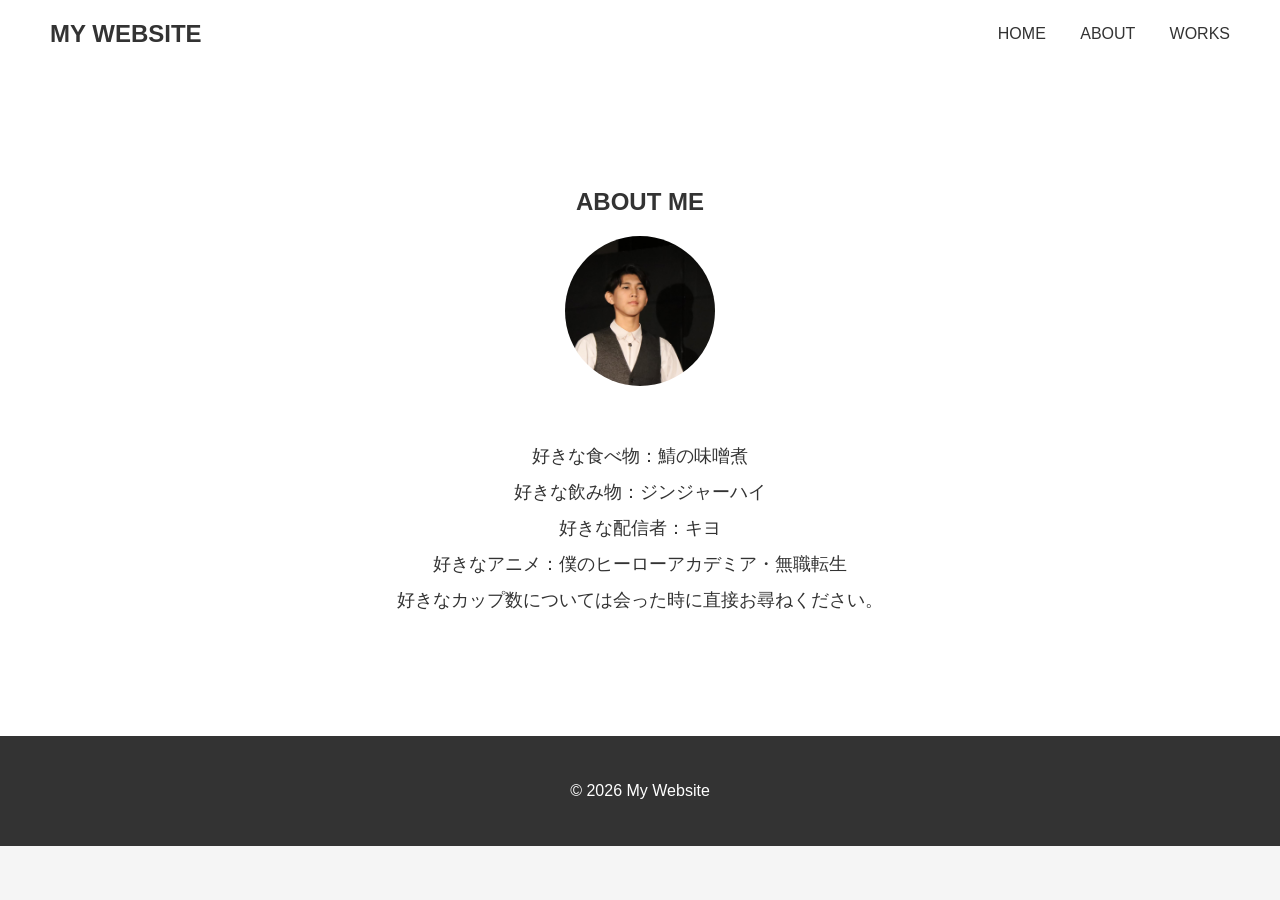
==== about.html @ 26651b27 "Add files via upload" ====
<!DOCTYPE html>
<html lang="ja">

<head>
    <meta charset="UTF-8">
    <meta name="viewport" content="width=device-width, initial-scale=1.0">

    <title>ABOUT ME</title>

    <link rel="stylesheet" href="style.css">
</head>

<body>

    <!-- ヘッダー -->
    <header>

        <h2>MY WEBSITE</h2>

        <nav>
            <a href="index.html">HOME</a>
            <a href="about.html">ABOUT</a>
            <a href="works.html">WORKS</a>
        </nav>

    </header>


    <!-- メイン -->
    <main>

        <section id="about">

            <h1>ABOUT ME</h1>

            <div class="profile">

                <img
                    class="profile-image"
                    src="images/profile.jpg"
                    alt="プロフィール画像"
                >

                <p>
                    好きな食べ物：鯖の味噌煮<br>
                    好きな飲み物：ジンジャーハイ<br>
                    好きな配信者：キヨ<br>
                    好きなアニメ：僕のヒーローアカデミア・無職転生<br>
                    好きなカップ数については会った時に直接お尋ねください。
                    
                </p>

            </div>

        </section>

    </main>


    <!-- フッター -->
    <footer>

        <p>© 2026 My Website</p>

    </footer>

</body>

</html>
---- style.css ----
/* ページ全体 */

body {
    margin: 0;

    font-family: sans-serif;

    background-color: #f5f5f5;

    color: #333;
}


/* ヘッダー */

header {
    display: flex;

    justify-content: space-between;

    align-items: center;

    padding: 20px 50px;

    background-color: white;
}


header h2 {
    margin: 0;
}


/* メニュー */

nav a {
    margin-left: 30px;

    color: #333;

    text-decoration: none;
}

nav a:hover {
    opacity: 0.5;
}


/* トップ */

#home {
    text-align: center;

    padding: 150px 20px;
}


#home h1 {
    font-size: 50px;

    margin-bottom: 20px;
}


#home p {
    font-size: 20px;
}


/* ボタン */

button {
    margin-top: 20px;

    padding: 12px 30px;

    font-size: 18px;

    border: none;

    border-radius: 8px;

    background-color: #333;

    color: white;

    cursor: pointer;
}

button:hover {
    opacity: 0.7;
}


/* ABOUT */

#about {
    background-color: white;

    text-align: center;

    padding: 100px 20px;
}


#about h2 {
    font-size: 35px;

    margin-bottom: 50px;
}


/* プロフィール */

.profile {
    max-width: 600px;

    margin: 0 auto;
}


.profile-image {
    width: 150px;
    height: 150px;

    margin: 0 auto 30px;

    border-radius: 50%;

    object-fit: cover;
}


.profile p {
    font-size: 18px;

    line-height: 2;
}


/* フッター */

footer {
    text-align: center;

    padding: 30px;

    background-color: #333;

    color: white;
}
/* WORKS */

#works {
    text-align: center;

    padding: 100px 20px;

    background-color: #f5f5f5;
}


#works h1 {
    font-size: 40px;

    margin-bottom: 15px;
}


.works-description {
    margin-bottom: 50px;

    color: #666;
}


/* 作品を並べる */

.works-container {
    display: flex;

    justify-content: center;

    gap: 30px;

    max-width: 1000px;

    margin: 0 auto;
}


/* 作品カード */

.work-card {
    width: 280px;

    background-color: white;

    border-radius: 12px;

    overflow: hidden;

    box-shadow: 0 5px 15px rgba(0, 0, 0, 0.1);

    transition: transform 0.3s;
}


/* カードの画像 */

.work-card img {
    width: 100%;

    height: 180px;

    object-fit: cover;
}


/* カードのタイトル */

.work-card h2 {
    font-size: 22px;

    margin: 20px 20px 10px;
}


/* カードの説明 */

.work-card p {
    line-height: 1.7;

    color: #666;

    margin: 0 20px 25px;
}


/* マウスを乗せたとき */

.work-card:hover {
    transform: translateY(-8px);
}
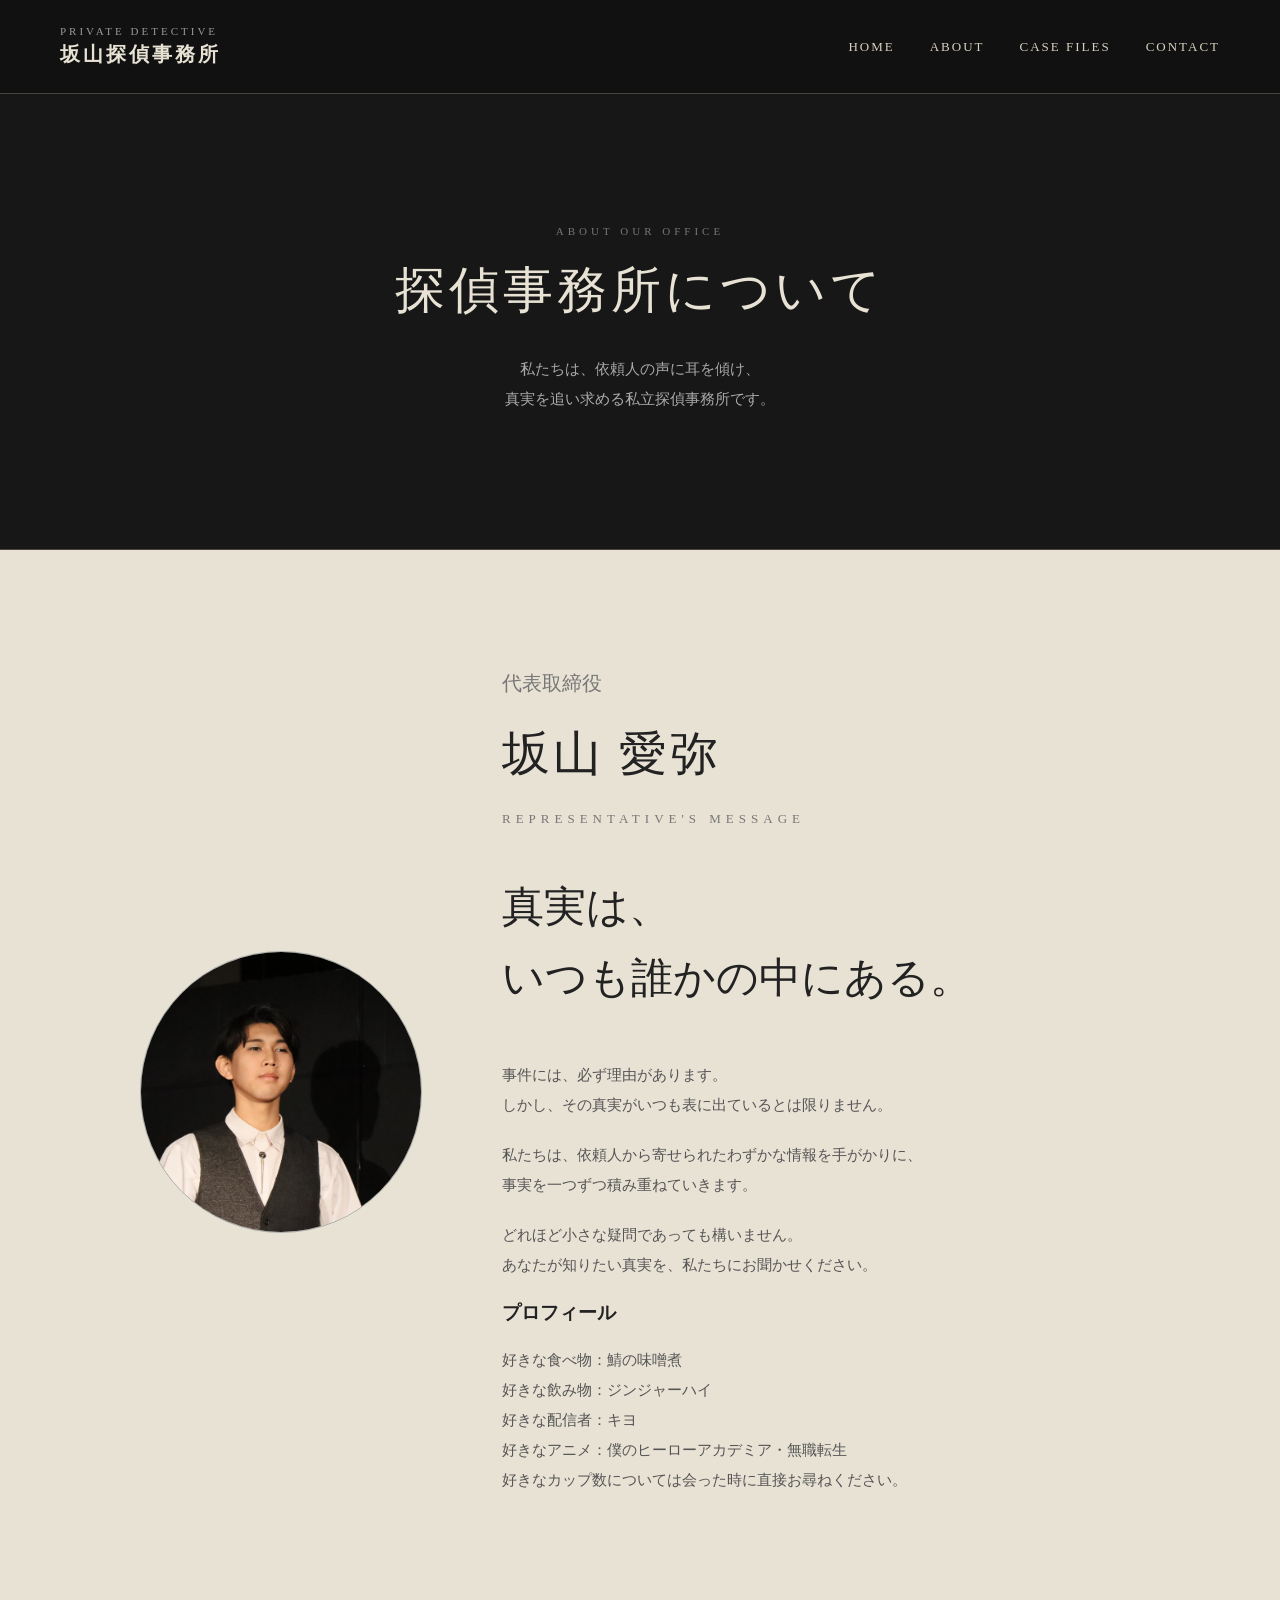
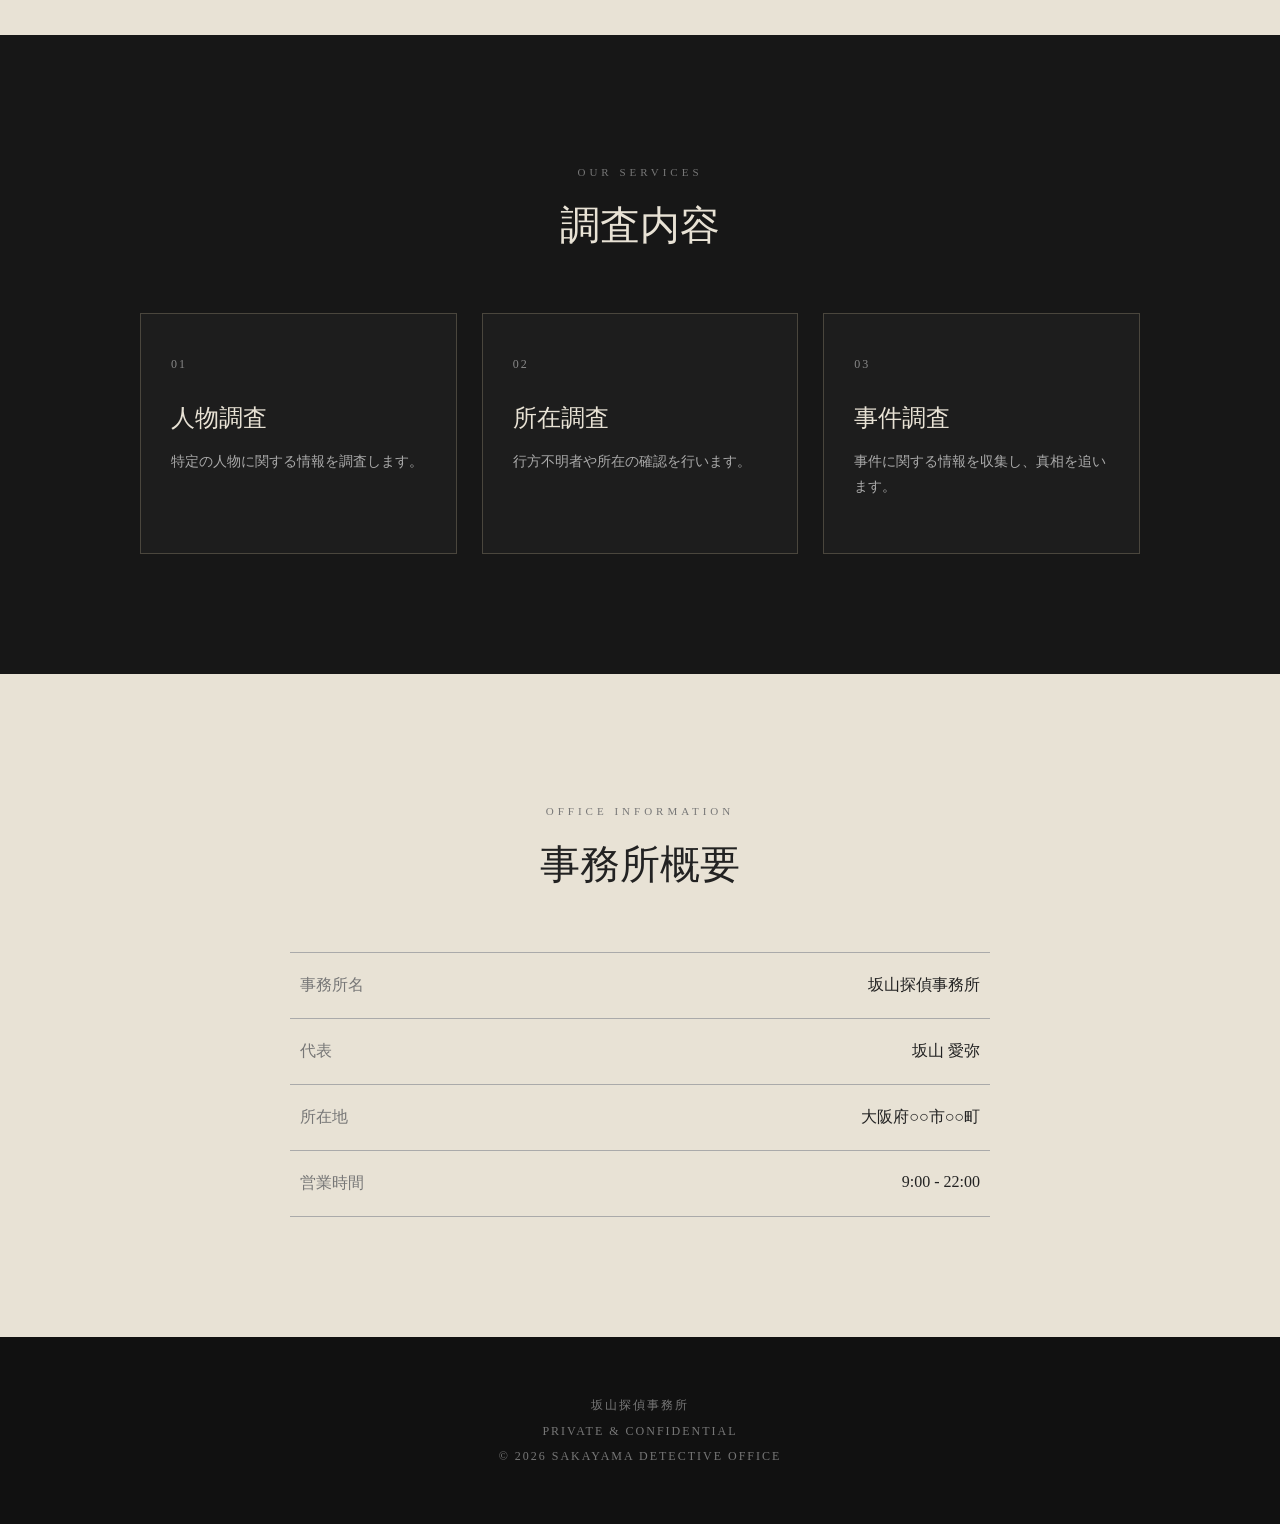
==== commit ed5eabc2: "Add files via upload" ====
--- a/about.html
+++ b/about.html
@@ -5,7 +5,7 @@
     <meta charset="UTF-8">
     <meta name="viewport" content="width=device-width, initial-scale=1.0">
 
-    <title>ABOUT ME</title>
+    <title>ABOUT | 坂山探偵事務所</title>
 
     <link rel="stylesheet" href="style.css">
 </head>
@@ -13,54 +13,265 @@
 <body>
 
     <!-- ヘッダー -->
+
     <header>
 
-        <h2>MY WEBSITE</h2>
+        <div class="logo">
+            <span>PRIVATE DETECTIVE</span>
+            <strong>坂山探偵事務所</strong>
+        </div>
 
         <nav>
             <a href="index.html">HOME</a>
             <a href="about.html">ABOUT</a>
-            <a href="works.html">WORKS</a>
+            <a href="works.html">CASE FILES</a>
+            <a href="contact.html">CONTACT</a>
         </nav>
 
     </header>
 
 
     <!-- メイン -->
+
     <main>
 
-        <section id="about">
-
-            <h1>ABOUT ME</h1>
-
-            <div class="profile">
-
-                <img
-                    class="profile-image"
-                    src="images/profile.jpg"
-                    alt="プロフィール画像"
-                >
-
-                <p>
-                    好きな食べ物：鯖の味噌煮<br>
-                    好きな飲み物：ジンジャーハイ<br>
-                    好きな配信者：キヨ<br>
-                    好きなアニメ：僕のヒーローアカデミア・無職転生<br>
-                    好きなカップ数については会った時に直接お尋ねください。
-                    
-                </p>
+        <!-- ABOUT INTRO -->
+
+        <section class="about-hero">
+
+            <p class="section-label">
+                ABOUT OUR OFFICE
+            </p>
+
+            <h1>
+                探偵事務所について
+            </h1>
+
+            <p>
+                私たちは、依頼人の声に耳を傾け、<br>
+                真実を追い求める私立探偵事務所です。
+            </p>
+
+        </section>
+
+
+        <!-- REPRESENTATIVE MESSAGE -->
+
+<section class="about-message">
+
+    <div class="representative-container">
+
+        <!-- 人物写真 -->
+
+        <div class="representative-photo">
+
+            <img src="images/profile.jpg" alt="代表取締役">
+
+        </div>
+
+
+        <!-- 代表挨拶 -->
+
+        <div class="representative-text">
+
+            <p class="representative-position">
+                代表取締役
+            </p>
+
+            <p class="representative-name">
+                坂山 愛弥
+            </p>
+
+            <p class="about-label">
+                REPRESENTATIVE'S MESSAGE
+            </p>
+
+            <h2>
+                真実は、<br>
+                いつも誰かの中にある。
+            </h2>
+
+            <p class="representative-description">
+                事件には、必ず理由があります。<br>
+                しかし、その真実がいつも表に出ているとは限りません。
+            </p>
+
+            <p class="representative-description">
+                私たちは、依頼人から寄せられたわずかな情報を手がかりに、<br>
+                事実を一つずつ積み重ねていきます。
+            </p>
+
+            <p class="representative-description">
+                どれほど小さな疑問であっても構いません。<br>
+                あなたが知りたい真実を、私たちにお聞かせください。
+            </p>
+
+            <h3>
+                プロフィール
+            </h3>
+
+            <p class="representative-description">
+                好きな食べ物：鯖の味噌煮<br>
+                好きな飲み物：ジンジャーハイ<br>
+                好きな配信者：キヨ<br>
+                好きなアニメ：僕のヒーローアカデミア・無職転生<br>
+                好きなカップ数については会った時に直接お尋ねください。
+                
+            </p>
+
+
+
+        </div>
+
+    </div>
+
+</section>
+
+        <!-- SERVICES -->
+
+        <section class="services">
+
+            <p class="section-label">
+                OUR SERVICES
+            </p>
+
+            <h2>
+                調査内容
+            </h2>
+
+
+            <div class="service-container">
+
+
+                <div class="service-card">
+
+                    <span>01</span>
+
+                    <h3>
+                        人物調査
+                    </h3>
+
+                    <p>
+                        特定の人物に関する情報を調査します。
+                    </p>
+
+                </div>
+
+
+                <div class="service-card">
+
+                    <span>02</span>
+
+                    <h3>
+                        所在調査
+                    </h3>
+
+                    <p>
+                        行方不明者や所在の確認を行います。
+                    </p>
+
+                </div>
+
+
+                <div class="service-card">
+
+                    <span>03</span>
+
+                    <h3>
+                        事件調査
+                    </h3>
+
+                    <p>
+                        事件に関する情報を収集し、真相を追います。
+                    </p>
+
+                </div>
+
 
             </div>
 
         </section>
 
+
+        <!-- OFFICE INFORMATION -->
+
+        <section class="office-info">
+
+            <p class="section-label">
+                OFFICE INFORMATION
+            </p>
+
+            <h2>
+                事務所概要
+            </h2>
+
+
+            <div class="office-table">
+
+                <div class="office-row">
+
+                    <span>事務所名</span>
+
+                    <strong>
+                        坂山探偵事務所
+                    </strong>
+
+                </div>
+
+
+                <div class="office-row">
+
+                    <span>代表</span>
+
+                    <strong>
+                        坂山 愛弥
+                    </strong>
+
+                </div>
+
+
+                <div class="office-row">
+
+                    <span>所在地</span>
+
+                    <strong>
+                        大阪府○○市○○町
+                    </strong>
+
+                </div>
+
+
+                <div class="office-row">
+
+                    <span>営業時間</span>
+
+                    <strong>
+                        9:00 - 22:00
+                    </strong>
+
+                </div>
+
+
+            </div>
+
+        </section>
+
     </main>
 
 
     <!-- フッター -->
+
     <footer>
 
-        <p>© 2026 My Website</p>
+        <p>坂山探偵事務所</p>
+
+        <p>
+            PRIVATE & CONFIDENTIAL
+        </p>
+
+        <p>
+            © 2026 SAKAYAMA DETECTIVE OFFICE
+        </p>
 
     </footer>
 
--- a/style.css
+++ b/style.css
@@ -1,17 +1,21 @@
-/* ページ全体 */
+/* =========================
+   全体
+========================= */
 
 body {
     margin: 0;
 
-    font-family: sans-serif;
-
-    background-color: #f5f5f5;
-
-    color: #333;
-}
-
-
-/* ヘッダー */
+    font-family: "Hiragino Mincho ProN", "Yu Mincho", serif;
+
+    background-color: #171717;
+
+    color: #e8e2d5;
+}
+
+
+/* =========================
+   ヘッダー
+========================= */
 
 header {
     display: flex;
@@ -20,225 +24,1641 @@
 
     align-items: center;
 
-    padding: 20px 50px;
-
-    background-color: white;
-}
-
-
-header h2 {
+    padding: 25px 60px;
+
+    background-color: #111;
+
+    border-bottom: 1px solid #4a463d;
+}
+
+
+/* ロゴ */
+
+.logo {
+    display: flex;
+
+    flex-direction: column;
+}
+
+
+.logo span {
+    font-family: Georgia, serif;
+
+    font-size: 11px;
+
+    letter-spacing: 3px;
+
+    color: #999;
+}
+
+
+.logo strong {
+    margin-top: 4px;
+
+    font-size: 20px;
+
+    letter-spacing: 3px;
+}
+
+
+/* =========================
+   ナビゲーション
+========================= */
+
+nav {
+    display: flex;
+
+    gap: 35px;
+}
+
+
+nav a {
+    color: #d8d0c0;
+
+    text-decoration: none;
+
+    font-family: Georgia, serif;
+
+    font-size: 13px;
+
+    letter-spacing: 2px;
+
+    transition: 0.3s;
+}
+
+
+nav a:hover {
+    color: #fff;
+
+    opacity: 0.6;
+}
+
+
+/* =========================
+   HERO
+========================= */
+
+.hero {
+    min-height: 650px;
+
+    display: flex;
+
+    align-items: center;
+
+    justify-content: center;
+
+    text-align: center;
+
+    background:
+        linear-gradient(
+            rgba(10, 10, 10, 0.75),
+            rgba(10, 10, 10, 0.75)
+        );
+
+    border-bottom: 1px solid #4a463d;
+}
+
+
+.hero-content {
+    max-width: 700px;
+
+    padding: 40px;
+}
+
+
+.hero-subtitle {
+    font-family: Georgia, serif;
+
+    font-size: 13px;
+
+    letter-spacing: 5px;
+
+    color: #a89f8c;
+
+    margin-bottom: 30px;
+}
+
+
+.hero h1 {
+    font-size: 64px;
+
+    font-weight: normal;
+
+    line-height: 1.5;
+
+    margin: 0 0 30px;
+}
+
+
+.hero-text {
+    font-size: 16px;
+
+    line-height: 2;
+
+    color: #bbb3a4;
+
+    margin-bottom: 40px;
+}
+
+
+/* =========================
+   ボタン
+========================= */
+
+.main-button {
+    display: inline-block;
+
+    padding: 15px 45px;
+
+    border: 1px solid #a89f8c;
+
+    color: #e8e2d5;
+
+    text-decoration: none;
+
+    font-family: Georgia, serif;
+
+    font-size: 13px;
+
+    letter-spacing: 3px;
+
+    transition: 0.3s;
+}
+
+
+.main-button:hover {
+    background-color: #e8e2d5;
+
+    color: #171717;
+}
+
+
+/* =========================
+   CASE FILES
+========================= */
+
+.case-section {
+    padding: 120px 40px;
+
+    text-align: center;
+
+    background-color: #e8e2d5;
+
+    color: #222;
+}
+
+
+.section-label {
+    font-family: Georgia, serif;
+
+    font-size: 11px;
+
+    letter-spacing: 4px;
+
+    color: #777;
+
+    margin-bottom: 15px;
+}
+
+
+.case-section h2 {
+    font-size: 42px;
+
+    font-weight: normal;
+
+    letter-spacing: 5px;
+
+    margin: 0 0 20px;
+}
+
+
+.section-description {
+    color: #666;
+
+    margin-bottom: 60px;
+}
+
+
+/* =========================
+   CASEカード
+========================= */
+
+.case-container {
+    max-width: 1100px;
+
+    margin: 0 auto;
+
+    display: flex;
+
+    gap: 25px;
+
+    justify-content: center;
+}
+
+
+.case-card {
+    flex: 1;
+
+    max-width: 330px;
+
+    padding: 35px;
+
+    box-sizing: border-box;
+
+    text-align: left;
+
+    text-decoration: none;
+
+    color: #222;
+
+    background-color: #f4f0e7;
+
+    border: 1px solid #c8c0b0;
+
+    transition: 0.3s;
+}
+
+
+.case-card:hover {
+    transform: translateY(-8px);
+
+    box-shadow: 0 15px 30px rgba(0, 0, 0, 0.15);
+}
+
+
+.case-number {
+    font-family: Georgia, serif;
+
+    font-size: 12px;
+
+    letter-spacing: 2px;
+
+    color: #777;
+}
+
+
+.case-card h3 {
+    font-size: 25px;
+
+    font-weight: normal;
+
+    margin: 30px 0 15px;
+}
+
+
+.case-card p {
+    font-size: 14px;
+
+    line-height: 1.8;
+
+    color: #666;
+}
+
+
+.read-more {
+    display: block;
+
+    margin-top: 30px;
+
+    font-family: Georgia, serif;
+
+    font-size: 11px;
+
+    letter-spacing: 2px;
+
+    color: #444;
+}
+
+
+/* =========================
+   MESSAGE
+========================= */
+
+.message {
+    padding: 150px 30px;
+
+    text-align: center;
+
+    background-color: #111;
+
+    border-top: 1px solid #4a463d;
+
+    border-bottom: 1px solid #4a463d;
+}
+
+
+.message p {
+    font-family: Georgia, serif;
+
+    font-size: 11px;
+
+    letter-spacing: 5px;
+
+    color: #8d877a;
+
+    margin-bottom: 30px;
+}
+
+
+.message h2 {
+    font-size: 38px;
+
+    font-weight: normal;
+
+    line-height: 1.8;
+
     margin: 0;
 }
 
 
-/* メニュー */
-
-nav a {
-    margin-left: 30px;
-
-    color: #333;
-
-    text-decoration: none;
-}
-
-nav a:hover {
-    opacity: 0.5;
-}
-
-
-/* トップ */
-
-#home {
+/* =========================
+   フッター
+========================= */
+
+footer {
+    padding: 50px 20px;
+
     text-align: center;
 
-    padding: 150px 20px;
-}
-
-
-#home h1 {
+    background-color: #111;
+
+    color: #777;
+}
+
+
+footer p {
+    margin: 10px;
+
+    font-size: 12px;
+
+    letter-spacing: 2px;
+}
+
+/* =========================
+   ABOUT
+========================= */
+
+
+/* ABOUTトップ */
+
+.about-hero {
+    padding: 120px 30px;
+
+    text-align: center;
+
+    background-color: #171717;
+
+    border-bottom: 1px solid #4a463d;
+}
+
+
+.about-hero h1 {
     font-size: 50px;
 
-    margin-bottom: 20px;
-}
-
-
-#home p {
+    font-weight: normal;
+
+    letter-spacing: 4px;
+
+    margin: 20px 0 30px;
+}
+
+
+.about-hero p:last-child {
+    color: #aaa;
+
+    line-height: 2;
+
+    font-size: 15px;
+}
+
+
+/* -------------------------
+   メッセージ
+------------------------- */
+
+.about-message {
+    padding: 120px 30px;
+
+    background-color: #e8e2d5;
+
+    color: #222;
+}
+
+
+.about-text {
+    max-width: 750px;
+
+    margin: 0 auto;
+}
+
+
+.about-label {
+    font-family: Georgia, serif;
+
+    font-size: 11px;
+
+    letter-spacing: 4px;
+
+    color: #777;
+}
+
+
+.about-text h2 {
+    font-size: 42px;
+
+    font-weight: normal;
+
+    line-height: 1.7;
+
+    margin: 30px 0 40px;
+}
+
+
+.about-text p:not(.about-label) {
+    font-size: 15px;
+
+    line-height: 2;
+
+    color: #555;
+
+    margin-bottom: 25px;
+}
+
+
+/* -------------------------
+   調査内容
+------------------------- */
+
+.services {
+    padding: 120px 30px;
+
+    text-align: center;
+
+    background-color: #171717;
+}
+
+
+.services h2 {
+    font-size: 40px;
+
+    font-weight: normal;
+
+    margin: 20px 0 60px;
+}
+
+
+.service-container {
+    max-width: 1000px;
+
+    margin: 0 auto;
+
+    display: flex;
+
+    gap: 25px;
+}
+
+
+.service-card {
+    flex: 1;
+
+    padding: 40px 30px;
+
+    text-align: left;
+
+    border: 1px solid #4a463d;
+
+    background-color: #1d1d1d;
+}
+
+
+.service-card span {
+    font-family: Georgia, serif;
+
+    font-size: 12px;
+
+    letter-spacing: 2px;
+
+    color: #888;
+}
+
+
+.service-card h3 {
+    font-size: 24px;
+
+    font-weight: normal;
+
+    margin: 30px 0 15px;
+}
+
+
+.service-card p {
+    font-size: 14px;
+
+    line-height: 1.8;
+
+    color: #aaa;
+}
+
+
+/* -------------------------
+   事務所概要
+------------------------- */
+
+.office-info {
+    padding: 120px 30px;
+
+    background-color: #e8e2d5;
+
+    color: #222;
+
+    text-align: center;
+}
+
+
+.office-info h2 {
+    font-size: 40px;
+
+    font-weight: normal;
+
+    margin: 20px 0 60px;
+}
+
+
+.office-table {
+    max-width: 700px;
+
+    margin: 0 auto;
+
+    border-top: 1px solid #aaa;
+}
+
+
+.office-row {
+    display: flex;
+
+    justify-content: space-between;
+
+    padding: 22px 10px;
+
+    border-bottom: 1px solid #aaa;
+
+    text-align: left;
+}
+
+
+.office-row span {
+    color: #777;
+}
+
+
+.office-row strong {
+    font-weight: normal;
+}
+
+/* -------------------------
+   代表挨拶
+------------------------- */
+
+.about-message {
+    padding: 120px 30px;
+
+    background-color: #e8e2d5;
+
+    color: #222;
+}
+
+/* 挨拶本文 */
+
+.representative-description {
+    font-size: 15px;
+
+    line-height: 2;
+
+    color: #555;
+
+    margin: 0 0 20px;
+}
+.representative-container {
+    max-width: 1000px;
+
+    margin: 0 auto;
+
+    display: flex;
+
+    align-items: center;
+
+    gap: 80px;
+}
+
+
+/* 人物写真 */
+
+.representative-photo {
+    flex-shrink: 0;
+
+    width: 280px;
+
+    height: 280px;
+
+    border-radius: 50%;
+
+    overflow: hidden;
+
+    border: 1px solid #aaa;
+}
+
+
+.representative-photo img {
+    width: 100%;
+
+    height: 100%;
+
+    object-fit: cover;
+}
+
+
+/* 代表挨拶 */
+
+.representative-text {
+    max-width: 560px;
+}
+
+
+.representative-name {
+    font-size: 48px;
+
+    margin: 0 0 25px;
+
+    letter-spacing: 3px;
+}
+
+
+.representative-position {
     font-size: 20px;
-}
-
-
-/* ボタン */
-
-button {
-    margin-top: 20px;
-
-    padding: 12px 30px;
-
-    font-size: 18px;
-
-    border: none;
-
-    border-radius: 8px;
-
-    background-color: #333;
-
-    color: white;
+
+    color: #777;
+
+    margin: 0 0 25px;
+
+    
+}
+
+
+/* キャッチコピー */
+
+.representative-text h2 {
+    font-size: 42px;
+
+    font-weight: normal;
+
+    line-height: 1.7;
+
+    margin: 0 0 45px;
+}
+
+
+.representative-text .about-label {
+    font-family: Georgia, serif;
+
+    font-size: 13px;
+
+    letter-spacing: 5px;
+
+    color: #777;
+
+    margin: 0 0 45px;
+}
+
+/* =========================
+   CONTACT
+========================= */
+
+
+/* CONTACTトップ */
+
+.contact-hero {
+    padding: 120px 30px;
+
+    text-align: center;
+
+    background-color: #171717;
+
+    border-bottom: 1px solid #4a463d;
+}
+
+
+.contact-hero h1 {
+    font-size: 50px;
+
+    font-weight: normal;
+
+    letter-spacing: 4px;
+
+    margin: 20px 0 30px;
+}
+
+
+.contact-hero p:last-child {
+    color: #aaa;
+
+    line-height: 2;
+
+    font-size: 15px;
+}
+
+
+
+/* -------------------------
+   調査依頼フォーム
+------------------------- */
+
+.contact-form-section {
+    padding: 120px 30px;
+
+    background-color: #e8e2d5;
+
+    color: #222;
+}
+
+
+.contact-form-container {
+    max-width: 750px;
+
+    margin: 0 auto;
+}
+
+
+.contact-form-container h2 {
+    font-size: 40px;
+
+    font-weight: normal;
+
+    margin: 20px 0 15px;
+}
+
+
+.contact-description {
+    color: #666;
+
+    font-size: 14px;
+
+    margin-bottom: 60px;
+}
+
+
+
+/* フォーム */
+
+.form-item {
+    margin-bottom: 35px;
+}
+
+
+.form-item label {
+    display: block;
+
+    margin-bottom: 10px;
+
+    font-size: 14px;
+
+    letter-spacing: 1px;
+}
+
+
+.form-item input,
+.form-item select,
+.form-item textarea {
+
+    width: 100%;
+
+    box-sizing: border-box;
+
+    padding: 15px;
+
+    border: 1px solid #b8b1a3;
+
+    background-color: #f4f0e7;
+
+    color: #222;
+
+    font-family:
+        "Hiragino Mincho ProN",
+        "Yu Mincho",
+        serif;
+
+    font-size: 14px;
+
+    outline: none;
+
+    transition: 0.3s;
+}
+
+
+.form-item input:focus,
+.form-item select:focus,
+.form-item textarea:focus {
+
+    border-color: #555;
+
+    background-color: #fff;
+}
+
+
+.form-item textarea {
+
+    resize: vertical;
+
+    line-height: 1.8;
+}
+
+
+
+/* 送信ボタン */
+
+.form-submit {
+
+    margin-top: 50px;
+
+    text-align: center;
+}
+
+
+.form-submit button {
+
+    padding: 16px 55px;
+
+    border: 1px solid #333;
+
+    background-color: #222;
+
+    color: #e8e2d5;
+
+    font-family: Georgia, serif;
+
+    font-size: 12px;
+
+    letter-spacing: 3px;
 
     cursor: pointer;
-}
-
-button:hover {
-    opacity: 0.7;
-}
-
-
-/* ABOUT */
-
-#about {
-    background-color: white;
+
+    transition: 0.3s;
+}
+
+
+.form-submit button:hover {
+
+    background-color: #e8e2d5;
+
+    color: #222;
+
+}
+
+
+
+/* -------------------------
+   CONFIDENTIAL
+------------------------- */
+
+.contact-note {
+
+    padding: 130px 30px;
 
     text-align: center;
 
-    padding: 100px 20px;
-}
-
-
-#about h2 {
-    font-size: 35px;
-
-    margin-bottom: 50px;
-}
-
-
-/* プロフィール */
-
-.profile {
-    max-width: 600px;
+    background-color: #111;
+
+    border-top: 1px solid #4a463d;
+
+    border-bottom: 1px solid #4a463d;
+}
+
+
+.contact-note p {
+
+    font-family: Georgia, serif;
+
+    font-size: 11px;
+
+    letter-spacing: 5px;
+
+    color: #8d877a;
+
+    margin-bottom: 30px;
+}
+
+
+.contact-note h2 {
+
+    font-size: 36px;
+
+    font-weight: normal;
+
+    line-height: 1.8;
+
+    margin: 0 0 35px;
+}
+
+
+.contact-note span {
+
+    font-family: Georgia, serif;
+
+    font-size: 10px;
+
+    letter-spacing: 2px;
+
+    color: #777;
+}
+
+
+/* =========================
+   CASE FILES
+========================= */
+
+
+/* CASE FILES トップ */
+
+.casefile-hero {
+    padding: 120px 30px;
+
+    text-align: center;
+
+    background-color: #171717;
+
+    border-bottom: 1px solid #4a463d;
+}
+
+
+.casefile-hero h1 {
+    font-family: Georgia, serif;
+
+    font-size: 52px;
+
+    font-weight: normal;
+
+    letter-spacing: 6px;
+
+    margin: 20px 0 30px;
+}
+
+
+.casefile-hero p:last-child {
+    color: #aaa;
+
+    line-height: 2;
+
+    font-size: 15px;
+}
+
+
+
+/* -------------------------
+   事件記録
+------------------------- */
+
+.casefile-section {
+    padding: 120px 30px;
+
+    background-color: #e8e2d5;
+
+    color: #222;
+}
+
+
+.casefile-container {
+    max-width: 1000px;
 
     margin: 0 auto;
 }
 
 
-.profile-image {
-    width: 150px;
-    height: 150px;
-
-    margin: 0 auto 30px;
-
-    border-radius: 50%;
-
-    object-fit: cover;
-}
-
-
-.profile p {
-    font-size: 18px;
+
+/* 事件ファイル */
+
+.case-record {
+    margin-bottom: 70px;
+
+    border: 1px solid #aaa;
+
+    background-color: #f4f0e7;
+}
+
+
+
+/* ファイル上部 */
+
+.case-record-header {
+    display: flex;
+
+    justify-content: space-between;
+
+    align-items: center;
+
+    padding: 18px 25px;
+
+    border-bottom: 1px solid #aaa;
+
+    background-color: #ebe6da;
+}
+
+
+.case-number {
+    font-family: Georgia, serif;
+
+    font-size: 13px;
+
+    letter-spacing: 3px;
+
+    color: #555;
+}
+
+
+.case-status {
+    font-family: Georgia, serif;
+
+    font-size: 10px;
+
+    letter-spacing: 2px;
+
+    color: #777;
+}
+
+
+
+/* ファイル内容 */
+
+.case-record-content {
+    display: flex;
+
+    gap: 50px;
+
+    padding: 40px;
+}
+
+
+
+/* 写真 */
+
+.case-image {
+    width: 360px;
+
+    flex-shrink: 0;
+
+    overflow: hidden;
+
+    background-color: #222;
+}
+
+
+.case-image img {
+    width: 100%;
+
+    height: auto;
+
+    display: block;
+
+    object-fit: contain;
+
+    filter: grayscale(30%);
+}
+
+
+
+/* 事件情報 */
+
+.case-information {
+    flex: 1;
+}
+
+
+.case-label {
+    font-family: Georgia, serif;
+
+    font-size: 10px;
+
+    letter-spacing: 3px;
+
+    color: #777;
+
+    margin: 0 0 12px;
+}
+
+
+.case-information h2 {
+    font-size: 30px;
+
+    font-weight: normal;
+
+    margin: 0 0 30px;
+}
+
+
+
+/* DATE / LOCATION */
+
+.case-meta {
+    display: flex;
+
+    gap: 50px;
+
+    margin-bottom: 30px;
+
+    padding-bottom: 25px;
+
+    border-bottom: 1px solid #ccc;
+}
+
+
+.case-meta div {
+    display: flex;
+
+    flex-direction: column;
+
+    gap: 8px;
+}
+
+
+.case-meta span {
+    font-family: Georgia, serif;
+
+    font-size: 9px;
+
+    letter-spacing: 2px;
+
+    color: #888;
+}
+
+
+.case-meta strong {
+    font-size: 13px;
+
+    font-weight: normal;
+}
+
+
+
+/* 事件概要 */
+
+.case-description {
+    font-size: 14px;
 
     line-height: 2;
-}
-
-
-/* フッター */
-
-footer {
+
+    color: #555;
+
+    margin: 0;
+}
+
+
+
+/* -------------------------
+   CONFIDENTIAL
+------------------------- */
+
+.casefile-note {
+    padding: 130px 30px;
+
     text-align: center;
 
-    padding: 30px;
-
-    background-color: #333;
-
-    color: white;
-}
-/* WORKS */
-
-#works {
-    text-align: center;
-
-    padding: 100px 20px;
-
-    background-color: #f5f5f5;
-}
-
-
-#works h1 {
-    font-size: 40px;
-
-    margin-bottom: 15px;
-}
-
-
-.works-description {
-    margin-bottom: 50px;
-
-    color: #666;
-}
-
-
-/* 作品を並べる */
-
-.works-container {
-    display: flex;
-
-    justify-content: center;
-
-    gap: 30px;
-
-    max-width: 1000px;
-
-    margin: 0 auto;
-}
-
-
-/* 作品カード */
-
-.work-card {
-    width: 280px;
-
-    background-color: white;
-
-    border-radius: 12px;
-
-    overflow: hidden;
-
-    box-shadow: 0 5px 15px rgba(0, 0, 0, 0.1);
-
-    transition: transform 0.3s;
-}
-
-
-/* カードの画像 */
-
-.work-card img {
-    width: 100%;
-
-    height: 180px;
-
-    object-fit: cover;
-}
-
-
-/* カードのタイトル */
-
-.work-card h2 {
-    font-size: 22px;
-
-    margin: 20px 20px 10px;
-}
-
-
-/* カードの説明 */
-
-.work-card p {
-    line-height: 1.7;
-
-    color: #666;
-
-    margin: 0 20px 25px;
-}
-
-
-/* マウスを乗せたとき */
-
-.work-card:hover {
-    transform: translateY(-8px);
-}+    background-color: #111;
+
+    border-top: 1px solid #4a463d;
+
+    border-bottom: 1px solid #4a463d;
+}
+
+
+.casefile-note p {
+    font-family: Georgia, serif;
+
+    font-size: 11px;
+
+    letter-spacing: 5px;
+
+    color: #8d877a;
+
+    margin-bottom: 30px;
+}
+
+
+.casefile-note h2 {
+    font-size: 36px;
+
+    font-weight: normal;
+
+    line-height: 1.8;
+
+    margin: 0 0 35px;
+}
+
+
+.casefile-note span {
+    font-family: Georgia, serif;
+
+    font-size: 10px;
+
+    letter-spacing: 2px;
+
+    color: #777;
+}
+
+/* =========================
+   スマートフォン対応
+========================= */
+
+@media (max-width: 768px) {
+
+
+    /* -------------------------
+       ヘッダー
+    ------------------------- */
+
+    header {
+        padding: 20px;
+        
+        flex-direction: column;
+
+        gap: 20px;
+    }
+
+
+    .logo {
+        text-align: center;
+    }
+
+
+    .logo strong {
+        font-size: 18px;
+    }
+
+
+    nav {
+        gap: 20px;
+
+        justify-content: center;
+
+        flex-wrap: wrap;
+    }
+
+
+    nav a {
+        font-size: 11px;
+
+        letter-spacing: 1px;
+    }
+
+
+
+    /* -------------------------
+       HERO
+    ------------------------- */
+
+    .hero {
+        min-height: 600px;
+
+        padding: 30px 20px;
+
+        box-sizing: border-box;
+    }
+
+
+    .hero-content {
+        padding: 20px;
+    }
+
+
+    .hero-subtitle {
+        font-size: 10px;
+
+        letter-spacing: 3px;
+    }
+
+
+    .hero h1 {
+        font-size: 42px;
+
+        line-height: 1.5;
+    }
+
+
+    .hero-text {
+        font-size: 14px;
+
+        line-height: 1.9;
+    }
+
+
+    .main-button {
+        padding: 14px 35px;
+
+        font-size: 11px;
+    }
+
+
+
+    /* -------------------------
+       CASE FILES
+    ------------------------- */
+
+    .case-section {
+        padding: 80px 20px;
+    }
+
+
+    .case-section h2 {
+        font-size: 32px;
+
+        letter-spacing: 3px;
+    }
+
+
+    .section-description {
+        font-size: 14px;
+
+        line-height: 1.8;
+
+        margin-bottom: 40px;
+    }
+
+
+    /* カードを縦並びにする */
+
+    .case-container {
+        flex-direction: column;
+
+        align-items: center;
+
+        gap: 20px;
+    }
+
+
+    .case-card {
+        width: 100%;
+
+        max-width: 400px;
+    }
+
+
+
+    /* -------------------------
+       MESSAGE
+    ------------------------- */
+
+    .message {
+        padding: 100px 20px;
+    }
+
+
+    .message p {
+        font-size: 9px;
+
+        letter-spacing: 3px;
+    }
+
+
+    .message h2 {
+        font-size: 28px;
+
+        line-height: 1.8;
+    }
+
+
+
+    /* -------------------------
+       FOOTER
+    ------------------------- */
+
+    footer {
+        padding: 40px 20px;
+    }
+
+
+    footer p {
+        font-size: 10px;
+    }
+
+        /* ABOUT */
+
+        .about-hero {
+            padding: 90px 20px;
+        }
+    
+    
+        .about-hero h1 {
+            font-size: 34px;
+    
+            letter-spacing: 2px;
+        }
+    
+    
+        .about-message {
+            padding: 80px 25px;
+        }
+    
+    
+        .about-text h2 {
+            font-size: 30px;
+        }
+    
+    
+        .service-container {
+            flex-direction: column;
+        }
+    
+    
+        .service-card {
+            width: 100%;
+    
+            box-sizing: border-box;
+        }
+    
+    
+        .office-info {
+            padding: 80px 20px;
+        }
+    
+    
+        .office-info h2 {
+            font-size: 32px;
+        }
+    
+    
+        .office-row {
+            flex-direction: column;
+    
+            gap: 8px;
+        }
+
+            /* 代表挨拶 */
+
+    .representative-container {
+        flex-direction: column;
+
+        gap: 45px;
+
+        text-align: center;
+    }
+
+
+    .representative-photo {
+        width: 220px;
+
+        height: 220px;
+    }
+
+
+    .representative-text {
+        max-width: 100%;
+    }
+
+
+    .representative-text h2 {
+        font-size: 30px;
+    }
+
+
+    .representative-text p:not(.about-label):not(.representative-name):not(.representative-position) {
+        text-align: left;
+    }
+
+        /* CONTACT */
+
+        .contact-hero {
+            padding: 90px 20px;
+        }
+    
+    
+        .contact-hero h1 {
+            font-size: 34px;
+    
+            letter-spacing: 2px;
+        }
+    
+    
+        .contact-form-section {
+            padding: 80px 25px;
+        }
+    
+    
+        .contact-form-container h2 {
+            font-size: 30px;
+        }
+    
+    
+        .contact-description {
+            line-height: 1.8;
+    
+            margin-bottom: 45px;
+        }
+    
+    
+        .form-item {
+            margin-bottom: 28px;
+        }
+    
+    
+        .form-item input,
+        .form-item select,
+        .form-item textarea {
+            padding: 13px;
+    
+            font-size: 14px;
+        }
+    
+    
+        .form-submit button {
+            width: 100%;
+    
+            padding: 15px;
+        }
+    
+    
+        .contact-note {
+            padding: 100px 20px;
+        }
+    
+    
+        .contact-note h2 {
+            font-size: 28px;
+        }
+
+        /* CASE FILES */
+
+        .casefile-hero {
+            padding: 90px 20px;
+        }
+    
+    
+        .casefile-hero h1 {
+            font-size: 38px;
+    
+            letter-spacing: 4px;
+        }
+    
+    
+        .casefile-section {
+            padding: 80px 20px;
+        }
+    
+    
+        .case-record {
+            margin-bottom: 40px;
+        }
+    
+    
+        .case-record-header {
+            padding: 15px 18px;
+        }
+    
+    
+        .case-record-content {
+            flex-direction: column;
+    
+            gap: 30px;
+    
+            padding: 25px;
+        }
+    
+    
+        .case-image {
+            width: 100%;
+    
+            height: auto;
+        }
+    
+    
+        .case-information h2 {
+            font-size: 26px;
+    
+            margin-bottom: 25px;
+        }
+    
+    
+        .case-meta {
+            gap: 30px;
+    
+            flex-wrap: wrap;
+        }
+    
+    
+        .case-description {
+            font-size: 14px;
+    
+            line-height: 1.9;
+        }
+    
+    
+        .casefile-note {
+            padding: 100px 20px;
+        }
+    
+    
+        .casefile-note h2 {
+            font-size: 28px;
+        }
+
+
+
+}
+
+
